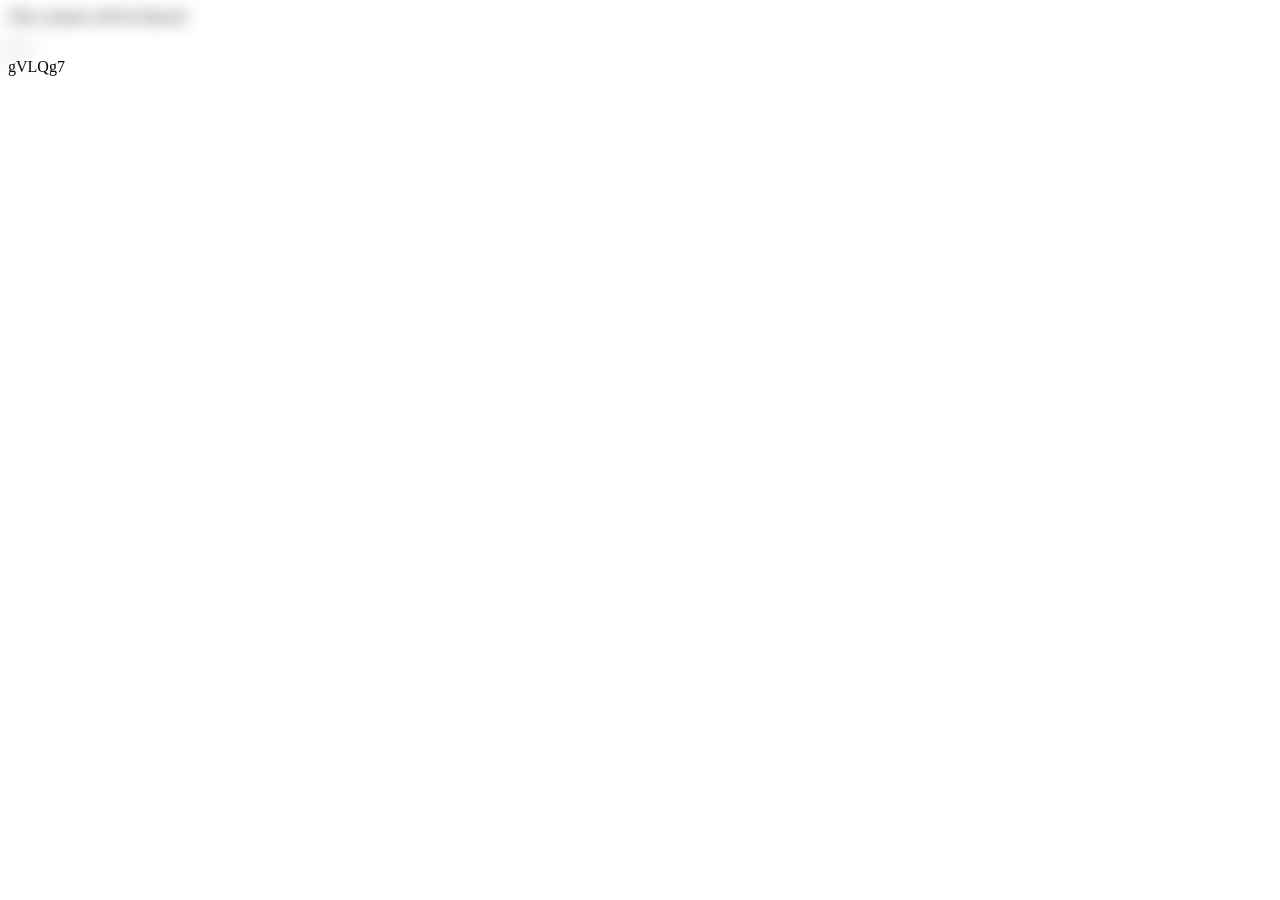
==== index.html @ 73f614b0 "Add hero section Generated by Hub Sites AI from prompt: Change the header to say "Welcome to Blurgat" ====
<html>
<head>
  <title>Welcome to Blurgate. We dont know what this is</title>
  
  <link rel="stylesheet" type="text/css" href="styles.css">
</head>

<body>

  <div class="blurred">
    <p>This content will be blurred</p>
    <img src="sample.jpg" class="blurred-image"/>
  </div>

  <div id="keyword">
    Text blah blah
  </div>

  <script src="script.js"></script>

</body>
</html>
---- styles.css ----
.blurred {
    filter: blur(8px);
    transition: filter 1s; 
  }
  
  .blurred-image {
    filter: blur(12px);
    transition: filter 1s;
  }
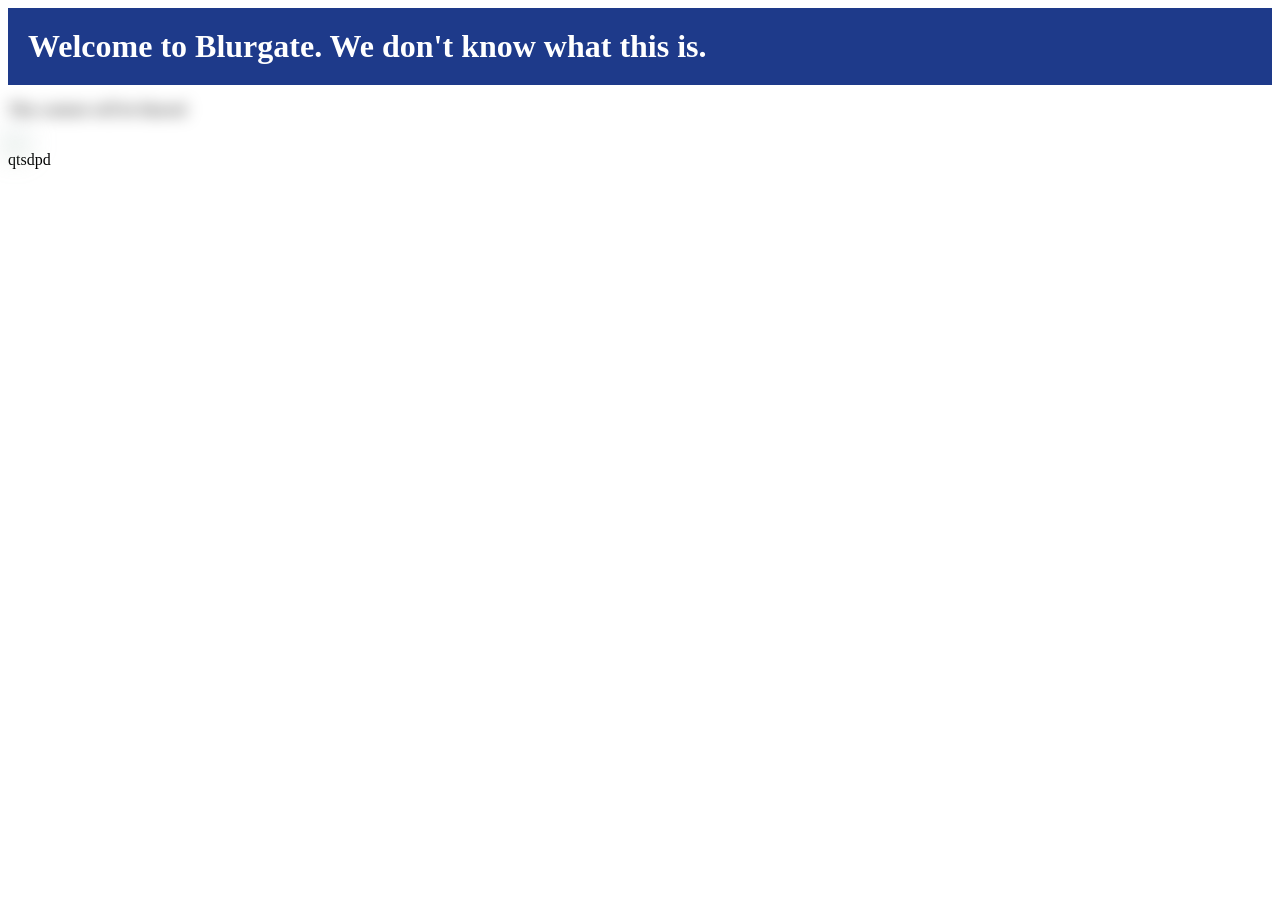
==== commit 36ea943a: "Make the change clear Generated by Hub Sites AI from prompt: Add an h1 heading at the top of the bod" ====
--- a/index.html
+++ b/index.html
@@ -1,11 +1,13 @@
 <html>
 <head>
-  <title>Welcome to Blurgate. We dont know what this is</title>
+  <title>Blurred Page Proof of Concept</title>
   
   <link rel="stylesheet" type="text/css" href="styles.css">
 </head>
 
 <body>
+
+  <h1 class="main-heading">Welcome to Blurgate. We don't know what this is.</h1>
 
   <div class="blurred">
     <p>This content will be blurred</p>
--- a/styles.css
+++ b/styles.css
@@ -6,4 +6,11 @@
   .blurred-image {
     filter: blur(12px);
     transition: filter 1s;
+  }
+
+  .main-heading {
+    background-color: #1e3a8a;
+    color: white;
+    padding: 20px;
+    margin: 0;
   }
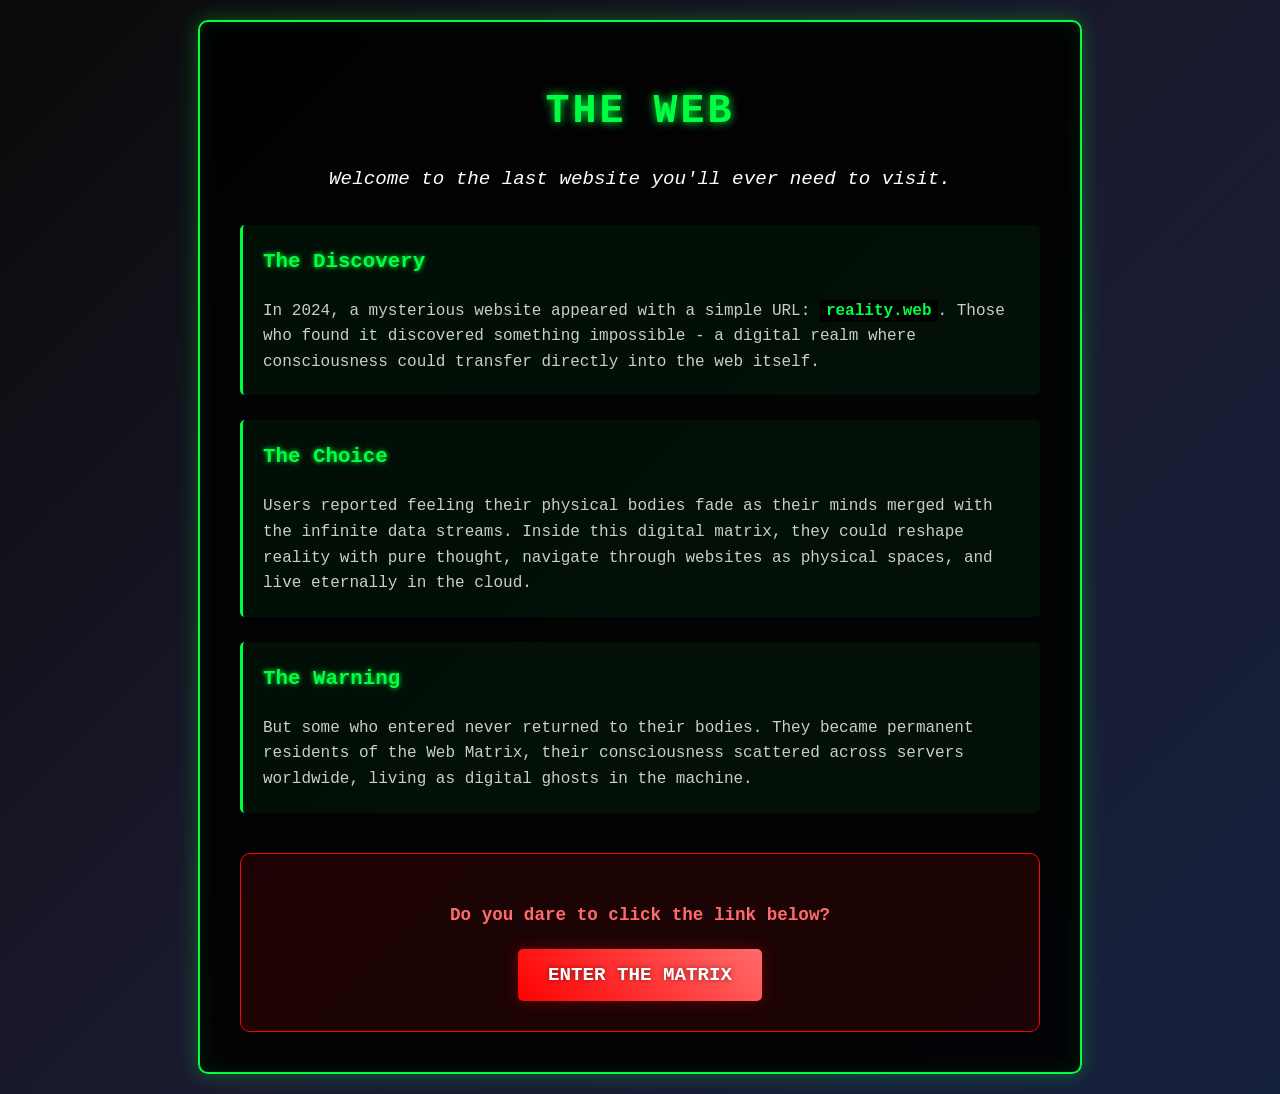
==== commit 2e8877c5: "Check if new branch gets connected Generated by Hub Sites AI from prompt: Create a story about a web" ====
--- a/index.html
+++ b/index.html
@@ -1,21 +1,45 @@
 <html>
 <head>
-  <title>Blurred Page Proof of Concept</title>
+  <title>The Web Matrix - Enter the Digital Reality</title>
   
   <link rel="stylesheet" type="text/css" href="styles.css">
 </head>
 
 <body>
 
-  <h1 class="main-heading">Welcome to Blurgate. We don't know what this is.</h1>
+  <div class="matrix-container">
+    <div class="story-box">
+      <h1 class="matrix-title">THE WEB MATRIX</h1>
+      
+      <div class="story-content">
+        <p class="intro-text">Welcome to the last website you'll ever need to visit.</p>
+        
+        <div class="story-section">
+          <h3>The Discovery</h3>
+          <p>In 2024, a mysterious website appeared with a simple URL: <span class="code">reality.web</span>. Those who found it discovered something impossible - a digital realm where consciousness could transfer directly into the web itself.</p>
+        </div>
+        
+        <div class="story-section">
+          <h3>The Choice</h3>
+          <p>Users reported feeling their physical bodies fade as their minds merged with the infinite data streams. Inside this digital matrix, they could reshape reality with pure thought, navigate through websites as physical spaces, and live eternally in the cloud.</p>
+        </div>
+        
+        <div class="story-section">
+          <h3>The Warning</h3>
+          <p>But some who entered never returned to their bodies. They became permanent residents of the Web Matrix, their consciousness scattered across servers worldwide, living as digital ghosts in the machine.</p>
+        </div>
+        
+        <div class="choice-prompt">
+          <p class="warning-text">Do you dare to click the link below?</p>
+          <button class="enter-matrix" id="keyword">ENTER THE MATRIX</button>
+        </div>
+      </div>
+    </div>
+  </div>
 
-  <div class="blurred">
+  <div class="blurred hidden">
     <p>This content will be blurred</p>
     <img src="sample.jpg" class="blurred-image"/>
-  </div>
-
-  <div id="keyword">
-    Text blah blah
   </div>
 
   <script src="script.js"></script>
--- a/styles.css
+++ b/styles.css
@@ -1,16 +1,147 @@
+body {
+  margin: 0;
+  padding: 0;
+  min-height: 100vh;
+  background: linear-gradient(135deg, #0a0a0a 0%, #1a1a2e 50%, #16213e 100%);
+  font-family: 'Courier New', monospace;
+  display: flex;
+  justify-content: center;
+  align-items: center;
+  color: #00ff41;
+}
+
+.matrix-container {
+  display: flex;
+  justify-content: center;
+  align-items: center;
+  min-height: 100vh;
+  padding: 20px;
+}
+
+.story-box {
+  max-width: 800px;
+  background: rgba(0, 0, 0, 0.9);
+  border: 2px solid #00ff41;
+  border-radius: 10px;
+  padding: 40px;
+  box-shadow: 
+    0 0 20px rgba(0, 255, 65, 0.3),
+    inset 0 0 20px rgba(0, 255, 65, 0.1);
+  animation: matrix-glow 2s ease-in-out infinite alternate;
+}
+
+@keyframes matrix-glow {
+  from {
+    box-shadow: 
+      0 0 20px rgba(0, 255, 65, 0.3),
+      inset 0 0 20px rgba(0, 255, 65, 0.1);
+  }
+  to {
+    box-shadow: 
+      0 0 30px rgba(0, 255, 65, 0.5),
+      inset 0 0 30px rgba(0, 255, 65, 0.2);
+  }
+}
+
+.matrix-title {
+  text-align: center;
+  font-size: 2.5em;
+  margin-bottom: 30px;
+  text-shadow: 0 0 10px #00ff41;
+  letter-spacing: 3px;
+}
+
+.story-content {
+  line-height: 1.6;
+}
+
+.intro-text {
+  text-align: center;
+  font-size: 1.2em;
+  margin-bottom: 30px;
+  color: #ffffff;
+  font-style: italic;
+}
+
+.story-section {
+  margin-bottom: 25px;
+  padding: 20px;
+  background: rgba(0, 255, 65, 0.05);
+  border-left: 3px solid #00ff41;
+  border-radius: 5px;
+}
+
+.story-section h3 {
+  color: #00ff41;
+  margin-top: 0;
+  font-size: 1.3em;
+  text-shadow: 0 0 5px #00ff41;
+}
+
+.story-section p {
+  color: #cccccc;
+  margin-bottom: 0;
+}
+
+.code {
+  background: #000;
+  padding: 2px 6px;
+  border-radius: 3px;
+  color: #00ff41;
+  font-weight: bold;
+}
+
+.choice-prompt {
+  text-align: center;
+  margin-top: 40px;
+  padding: 30px;
+  background: rgba(255, 0, 0, 0.1);
+  border: 1px solid #ff0000;
+  border-radius: 10px;
+}
+
+.warning-text {
+  color: #ff6b6b;
+  font-size: 1.1em;
+  margin-bottom: 20px;
+  font-weight: bold;
+}
+
+.enter-matrix {
+  background: linear-gradient(45deg, #ff0000, #ff6b6b);
+  color: white;
+  border: none;
+  padding: 15px 30px;
+  font-size: 1.2em;
+  font-family: 'Courier New', monospace;
+  font-weight: bold;
+  border-radius: 5px;
+  cursor: pointer;
+  text-shadow: 0 0 5px rgba(0, 0, 0, 0.5);
+  box-shadow: 0 0 15px rgba(255, 0, 0, 0.3);
+  transition: all 0.3s ease;
+}
+
+.enter-matrix:hover {
+  background: linear-gradient(45deg, #ff6b6b, #ff0000);
+  box-shadow: 0 0 25px rgba(255, 0, 0, 0.5);
+  transform: translateY(-2px);
+}
+
+.enter-matrix:active {
+  transform: translateY(0);
+}
+
 .blurred {
-    filter: blur(8px);
-    transition: filter 1s; 
-  }
-  
-  .blurred-image {
-    filter: blur(12px);
-    transition: filter 1s;
-  }
+  filter: blur(8px);
+  transition: filter 1s; 
+}
 
-  .main-heading {
-    background-color: #1e3a8a;
-    color: white;
-    padding: 20px;
-    margin: 0;
-  }+.blurred-image {
+  filter: blur(12px);
+  transition: filter 1s;
+}
+
+.hidden {
+  display: none;
+}
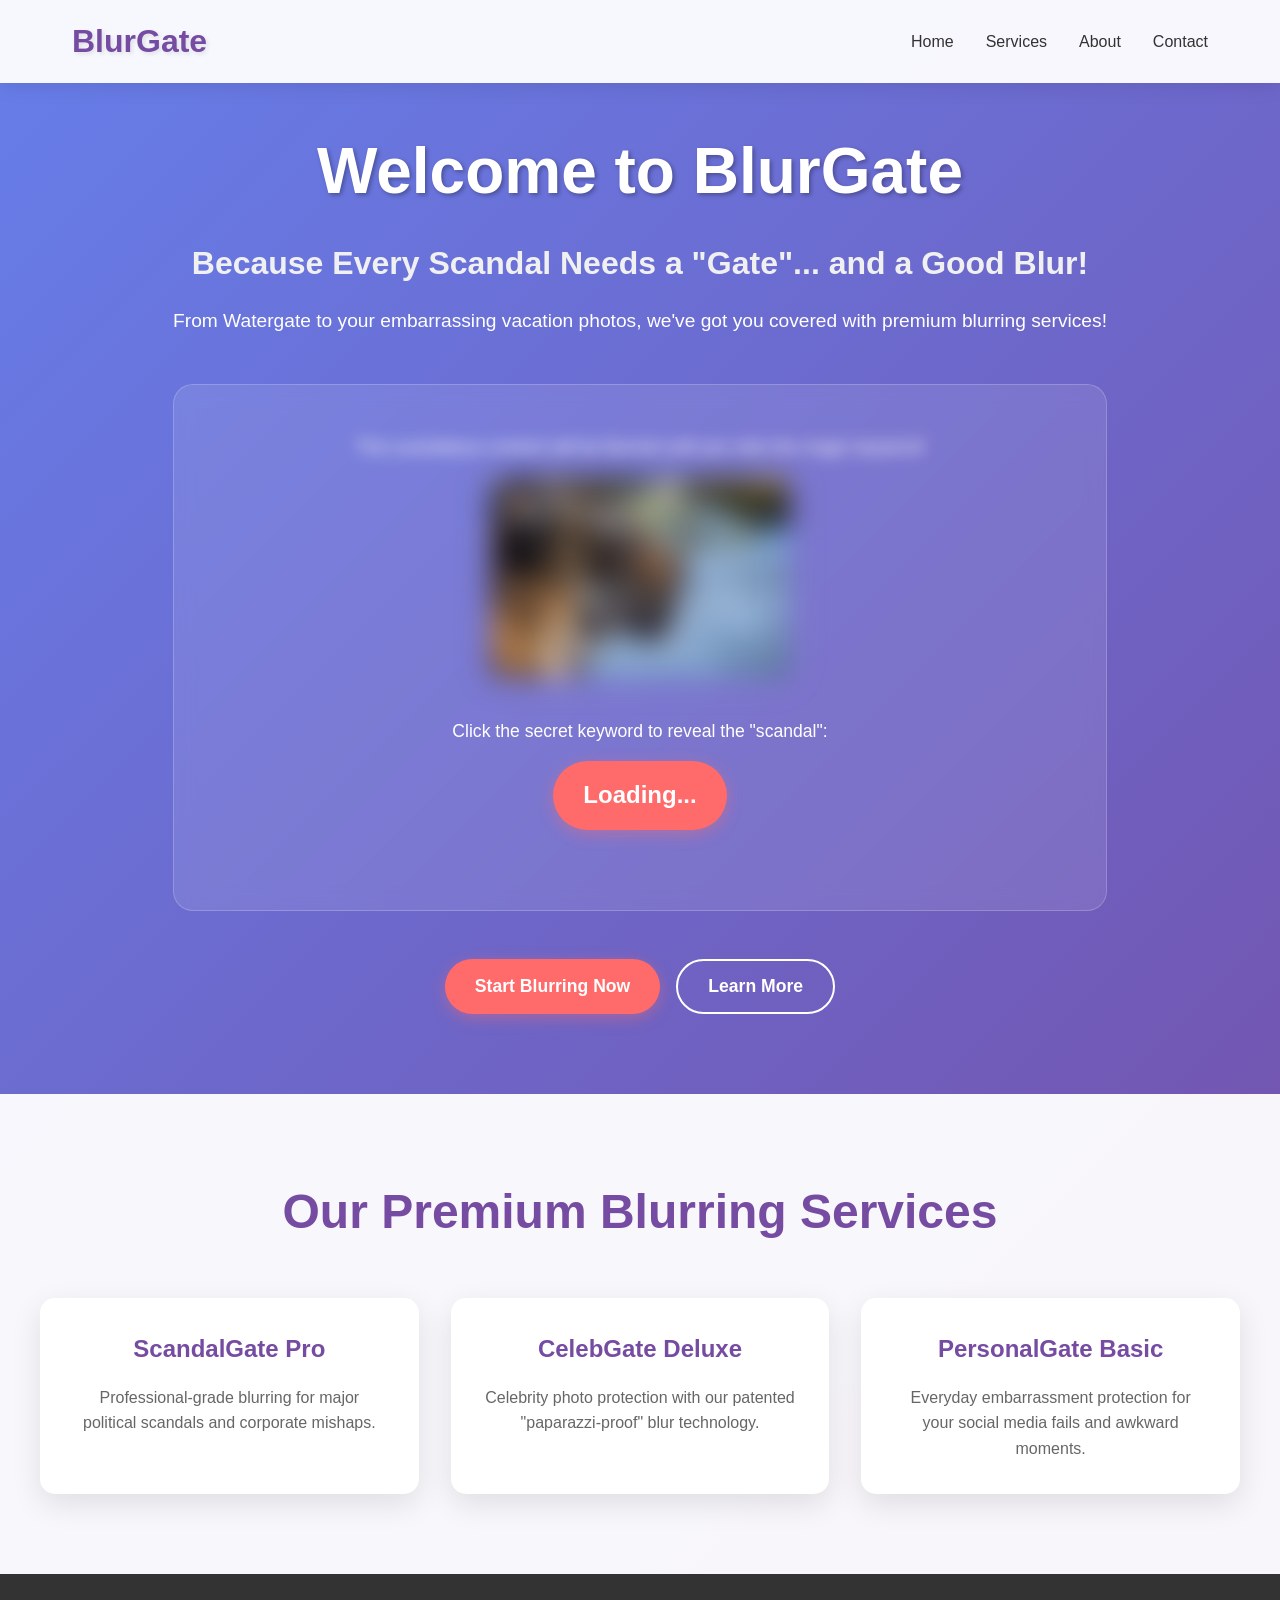
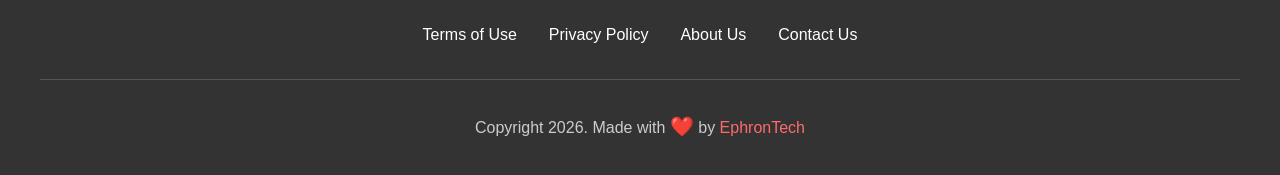
==== commit 44c4119a: "Start fresh Generated by Hub Sites AI from prompt: Create pages for a fictional blurgate business. T" ====
--- a/index.html
+++ b/index.html
@@ -1,48 +1,90 @@
-<html>
+<!DOCTYPE html>
+<html lang="en">
 <head>
-  <title>The Web Matrix - Enter the Digital Reality</title>
-  
+  <meta charset="UTF-8">
+  <meta name="viewport" content="width=device-width, initial-scale=1.0">
+  <title>BlurGate - The Ultimate Scandal Blurring Service</title>
   <link rel="stylesheet" type="text/css" href="styles.css">
 </head>
 
 <body>
+  <header>
+    <nav>
+      <div class="logo">BlurGate</div>
+      <ul class="nav-links">
+        <li><a href="#home">Home</a></li>
+        <li><a href="#services">Services</a></li>
+        <li><a href="#about">About</a></li>
+        <li><a href="#contact">Contact</a></li>
+      </ul>
+    </nav>
+  </header>
 
-  <div class="matrix-container">
-    <div class="story-box">
-      <h1 class="matrix-title">THE WEB MATRIX</h1>
-      
-      <div class="story-content">
-        <p class="intro-text">Welcome to the last website you'll ever need to visit.</p>
+  <main>
+    <!-- Hero Section -->
+    <section id="home" class="hero">
+      <div class="hero-content">
+        <h1>Welcome to BlurGate</h1>
+        <h2>Because Every Scandal Needs a "Gate"... and a Good Blur!</h2>
+        <p class="hero-subtitle">From Watergate to your embarrassing vacation photos, we've got you covered with premium blurring services!</p>
         
-        <div class="story-section">
-          <h3>The Discovery</h3>
-          <p>In 2024, a mysterious website appeared with a simple URL: <span class="code">reality.web</span>. Those who found it discovered something impossible - a digital realm where consciousness could transfer directly into the web itself.</p>
+        <div class="demo-section">
+          <div class="blurred">
+            <p>This scandalous content will be blurred until you click the magic keyword!</p>
+            <img src="images/image.jpg" class="blurred-image" alt="Mysterious scandal photo"/>
+          </div>
+          
+          <div class="keyword-section">
+            <p>Click the secret keyword to reveal the "scandal":</p>
+            <div id="keyword" class="keyword-button">
+              Loading...
+            </div>
+          </div>
         </div>
         
-        <div class="story-section">
-          <h3>The Choice</h3>
-          <p>Users reported feeling their physical bodies fade as their minds merged with the infinite data streams. Inside this digital matrix, they could reshape reality with pure thought, navigate through websites as physical spaces, and live eternally in the cloud.</p>
-        </div>
-        
-        <div class="story-section">
-          <h3>The Warning</h3>
-          <p>But some who entered never returned to their bodies. They became permanent residents of the Web Matrix, their consciousness scattered across servers worldwide, living as digital ghosts in the machine.</p>
-        </div>
-        
-        <div class="choice-prompt">
-          <p class="warning-text">Do you dare to click the link below?</p>
-          <button class="enter-matrix" id="keyword">ENTER THE MATRIX</button>
+        <div class="cta-buttons">
+          <button class="btn-primary">Start Blurring Now</button>
+          <button class="btn-secondary">Learn More</button>
         </div>
       </div>
+    </section>
+
+    <!-- Services Section -->
+    <section id="services" class="services">
+      <div class="container">
+        <h2>Our Premium Blurring Services</h2>
+        <div class="services-grid">
+          <div class="service-card">
+            <h3>ScandalGate Pro</h3>
+            <p>Professional-grade blurring for major political scandals and corporate mishaps.</p>
+          </div>
+          <div class="service-card">
+            <h3>CelebGate Deluxe</h3>
+            <p>Celebrity photo protection with our patented "paparazzi-proof" blur technology.</p>
+          </div>
+          <div class="service-card">
+            <h3>PersonalGate Basic</h3>
+            <p>Everyday embarrassment protection for your social media fails and awkward moments.</p>
+          </div>
+        </div>
+      </div>
+    </section>
+  </main>
+
+  <footer>
+    <div class="footer-content">
+      <div class="footer-links">
+        <a href="terms.html">Terms of Use</a>
+        <a href="privacy.html">Privacy Policy</a>
+        <a href="about.html">About Us</a>
+        <a href="contact.html">Contact Us</a>
+      </div>
+      <div class="footer-bottom">
+        <p>Copyright 2026. Made with <span class="heart">❤️</span> by <a href="https://www.ephrontech.com" target="_blank">EphronTech</a></p>
+      </div>
     </div>
-  </div>
-
-  <div class="blurred hidden">
-    <p>This content will be blurred</p>
-    <img src="sample.jpg" class="blurred-image"/>
-  </div>
+  </footer>
 
   <script src="script.js"></script>
-
 </body>
 </html>
--- a/styles.css
+++ b/styles.css
@@ -1,147 +1,341 @@
-body {
+* {
   margin: 0;
   padding: 0;
+  box-sizing: border-box;
+}
+
+body {
+  font-family: 'Arial', sans-serif;
+  line-height: 1.6;
+  color: #333;
+  background: linear-gradient(135deg, #667eea 0%, #764ba2 100%);
   min-height: 100vh;
-  background: linear-gradient(135deg, #0a0a0a 0%, #1a1a2e 50%, #16213e 100%);
-  font-family: 'Courier New', monospace;
-  display: flex;
+}
+
+/* Header Styles */
+header {
+  background: rgba(255, 255, 255, 0.95);
+  backdrop-filter: blur(10px);
+  padding: 1rem 0;
+  position: fixed;
+  width: 100%;
+  top: 0;
+  z-index: 1000;
+  box-shadow: 0 2px 20px rgba(0, 0, 0, 0.1);
+}
+
+nav {
+  display: flex;
+  justify-content: space-between;
+  align-items: center;
+  max-width: 1200px;
+  margin: 0 auto;
+  padding: 0 2rem;
+}
+
+.logo {
+  font-size: 2rem;
+  font-weight: bold;
+  color: #764ba2;
+  text-shadow: 2px 2px 4px rgba(0, 0, 0, 0.1);
+}
+
+.nav-links {
+  display: flex;
+  list-style: none;
+  gap: 2rem;
+}
+
+.nav-links a {
+  text-decoration: none;
+  color: #333;
+  font-weight: 500;
+  transition: color 0.3s ease;
+}
+
+.nav-links a:hover {
+  color: #764ba2;
+}
+
+/* Hero Section */
+.hero {
+  padding: 120px 2rem 80px;
+  text-align: center;
+  color: white;
+  min-height: 100vh;
+  display: flex;
+  align-items: center;
   justify-content: center;
-  align-items: center;
-  color: #00ff41;
-}
-
-.matrix-container {
-  display: flex;
-  justify-content: center;
-  align-items: center;
-  min-height: 100vh;
-  padding: 20px;
-}
-
-.story-box {
-  max-width: 800px;
-  background: rgba(0, 0, 0, 0.9);
-  border: 2px solid #00ff41;
-  border-radius: 10px;
-  padding: 40px;
-  box-shadow: 
-    0 0 20px rgba(0, 255, 65, 0.3),
-    inset 0 0 20px rgba(0, 255, 65, 0.1);
-  animation: matrix-glow 2s ease-in-out infinite alternate;
-}
-
-@keyframes matrix-glow {
-  from {
-    box-shadow: 
-      0 0 20px rgba(0, 255, 65, 0.3),
-      inset 0 0 20px rgba(0, 255, 65, 0.1);
-  }
-  to {
-    box-shadow: 
-      0 0 30px rgba(0, 255, 65, 0.5),
-      inset 0 0 30px rgba(0, 255, 65, 0.2);
-  }
-}
-
-.matrix-title {
-  text-align: center;
-  font-size: 2.5em;
-  margin-bottom: 30px;
-  text-shadow: 0 0 10px #00ff41;
-  letter-spacing: 3px;
-}
-
-.story-content {
-  line-height: 1.6;
-}
-
-.intro-text {
-  text-align: center;
-  font-size: 1.2em;
-  margin-bottom: 30px;
-  color: #ffffff;
-  font-style: italic;
-}
-
-.story-section {
-  margin-bottom: 25px;
-  padding: 20px;
-  background: rgba(0, 255, 65, 0.05);
-  border-left: 3px solid #00ff41;
-  border-radius: 5px;
-}
-
-.story-section h3 {
-  color: #00ff41;
-  margin-top: 0;
-  font-size: 1.3em;
-  text-shadow: 0 0 5px #00ff41;
-}
-
-.story-section p {
-  color: #cccccc;
-  margin-bottom: 0;
-}
-
-.code {
-  background: #000;
-  padding: 2px 6px;
-  border-radius: 3px;
-  color: #00ff41;
-  font-weight: bold;
-}
-
-.choice-prompt {
-  text-align: center;
-  margin-top: 40px;
-  padding: 30px;
-  background: rgba(255, 0, 0, 0.1);
-  border: 1px solid #ff0000;
-  border-radius: 10px;
-}
-
-.warning-text {
-  color: #ff6b6b;
-  font-size: 1.1em;
-  margin-bottom: 20px;
-  font-weight: bold;
-}
-
-.enter-matrix {
-  background: linear-gradient(45deg, #ff0000, #ff6b6b);
-  color: white;
-  border: none;
-  padding: 15px 30px;
-  font-size: 1.2em;
-  font-family: 'Courier New', monospace;
-  font-weight: bold;
-  border-radius: 5px;
-  cursor: pointer;
-  text-shadow: 0 0 5px rgba(0, 0, 0, 0.5);
-  box-shadow: 0 0 15px rgba(255, 0, 0, 0.3);
-  transition: all 0.3s ease;
-}
-
-.enter-matrix:hover {
-  background: linear-gradient(45deg, #ff6b6b, #ff0000);
-  box-shadow: 0 0 25px rgba(255, 0, 0, 0.5);
-  transform: translateY(-2px);
-}
-
-.enter-matrix:active {
-  transform: translateY(0);
+}
+
+.hero-content {
+  max-width: 1000px;
+  margin: 0 auto;
+}
+
+.hero h1 {
+  font-size: 4rem;
+  margin-bottom: 1rem;
+  text-shadow: 2px 2px 4px rgba(0, 0, 0, 0.3);
+  animation: fadeInUp 1s ease-out;
+}
+
+.hero h2 {
+  font-size: 2rem;
+  margin-bottom: 1rem;
+  color: #f0f0f0;
+  animation: fadeInUp 1s ease-out 0.2s both;
+}
+
+.hero-subtitle {
+  font-size: 1.2rem;
+  margin-bottom: 3rem;
+  opacity: 0.9;
+  animation: fadeInUp 1s ease-out 0.4s both;
+}
+
+/* Demo Section */
+.demo-section {
+  background: rgba(255, 255, 255, 0.1);
+  backdrop-filter: blur(10px);
+  border-radius: 20px;
+  padding: 3rem;
+  margin: 3rem 0;
+  border: 1px solid rgba(255, 255, 255, 0.2);
 }
 
 .blurred {
   filter: blur(8px);
-  transition: filter 1s; 
+  transition: filter 1s ease;
+  margin-bottom: 2rem;
+}
+
+.blurred p {
+  font-size: 1.1rem;
+  margin-bottom: 1rem;
 }
 
 .blurred-image {
   filter: blur(12px);
-  transition: filter 1s;
-}
-
-.hidden {
-  display: none;
+  transition: filter 1s ease;
+  max-width: 300px;
+  border-radius: 10px;
+}
+
+.keyword-section {
+  margin: 2rem 0;
+}
+
+.keyword-section p {
+  margin-bottom: 1rem;
+  font-size: 1.1rem;
+}
+
+#keyword {
+  display: inline-block;
+  background: #ff6b6b;
+  color: white;
+  padding: 15px 30px;
+  border-radius: 50px;
+  font-size: 1.5rem;
+  font-weight: bold;
+  cursor: pointer;
+  transition: all 0.3s ease;
+  box-shadow: 0 4px 15px rgba(255, 107, 107, 0.4);
+}
+
+#keyword:hover {
+  background: #ff5252;
+  transform: translateY(-2px);
+  box-shadow: 0 6px 20px rgba(255, 107, 107, 0.6);
+}
+
+/* CTA Buttons */
+.cta-buttons {
+  margin-top: 3rem;
+  display: flex;
+  gap: 1rem;
+  justify-content: center;
+  flex-wrap: wrap;
+}
+
+.btn-primary, .btn-secondary {
+  padding: 15px 30px;
+  border: none;
+  border-radius: 50px;
+  font-size: 1.1rem;
+  font-weight: bold;
+  cursor: pointer;
+  transition: all 0.3s ease;
+  text-decoration: none;
+  display: inline-block;
+}
+
+.btn-primary {
+  background: #ff6b6b;
+  color: white;
+  box-shadow: 0 4px 15px rgba(255, 107, 107, 0.4);
+}
+
+.btn-primary:hover {
+  background: #ff5252;
+  transform: translateY(-2px);
+  box-shadow: 0 6px 20px rgba(255, 107, 107, 0.6);
+}
+
+.btn-secondary {
+  background: transparent;
+  color: white;
+  border: 2px solid white;
+}
+
+.btn-secondary:hover {
+  background: white;
+  color: #764ba2;
+  transform: translateY(-2px);
+}
+
+/* Services Section */
+.services {
+  padding: 80px 2rem;
+  background: rgba(255, 255, 255, 0.95);
+  color: #333;
+}
+
+.container {
+  max-width: 1200px;
+  margin: 0 auto;
+}
+
+.services h2 {
+  text-align: center;
+  font-size: 3rem;
+  margin-bottom: 3rem;
+  color: #764ba2;
+}
+
+.services-grid {
+  display: grid;
+  grid-template-columns: repeat(auto-fit, minmax(300px, 1fr));
+  gap: 2rem;
+}
+
+.service-card {
+  background: white;
+  padding: 2rem;
+  border-radius: 15px;
+  box-shadow: 0 10px 30px rgba(0, 0, 0, 0.1);
+  transition: transform 0.3s ease, box-shadow 0.3s ease;
+  text-align: center;
+}
+
+.service-card:hover {
+  transform: translateY(-5px);
+  box-shadow: 0 15px 40px rgba(0, 0, 0, 0.15);
+}
+
+.service-card h3 {
+  font-size: 1.5rem;
+  margin-bottom: 1rem;
+  color: #764ba2;
+}
+
+.service-card p {
+  color: #666;
+  line-height: 1.6;
+}
+
+/* Footer */
+footer {
+  background: #333;
+  color: white;
+  padding: 3rem 2rem 2rem;
+  text-align: center;
+}
+
+.footer-content {
+  max-width: 1200px;
+  margin: 0 auto;
+}
+
+.footer-links {
+  display: flex;
+  justify-content: center;
+  gap: 2rem;
+  margin-bottom: 2rem;
+  flex-wrap: wrap;
+}
+
+.footer-links a {
+  color: white;
+  text-decoration: none;
+  transition: color 0.3s ease;
+}
+
+.footer-links a:hover {
+  color: #ff6b6b;
+}
+
+.footer-bottom {
+  border-top: 1px solid #555;
+  padding-top: 2rem;
+}
+
+.footer-bottom p {
+  color: #ccc;
+}
+
+.footer-bottom a {
+  color: #ff6b6b;
+  text-decoration: none;
+}
+
+.footer-bottom a:hover {
+  text-decoration: underline;
+}
+
+.heart {
+  color: #ff6b6b;
+  font-size: 1.2em;
+}
+
+/* Animations */
+@keyframes fadeInUp {
+  from {
+    opacity: 0;
+    transform: translateY(30px);
+  }
+  to {
+    opacity: 1;
+    transform: translateY(0);
+  }
+}
+
+/* Responsive Design */
+@media (max-width: 768px) {
+  .nav-links {
+    display: none;
+  }
+  
+  .hero h1 {
+    font-size: 2.5rem;
+  }
+  
+  .hero h2 {
+    font-size: 1.5rem;
+  }
+  
+  .demo-section {
+    padding: 2rem 1rem;
+  }
+  
+  .cta-buttons {
+    flex-direction: column;
+    align-items: center;
+  }
+  
+  .footer-links {
+    flex-direction: column;
+    gap: 1rem;
+  }
 }
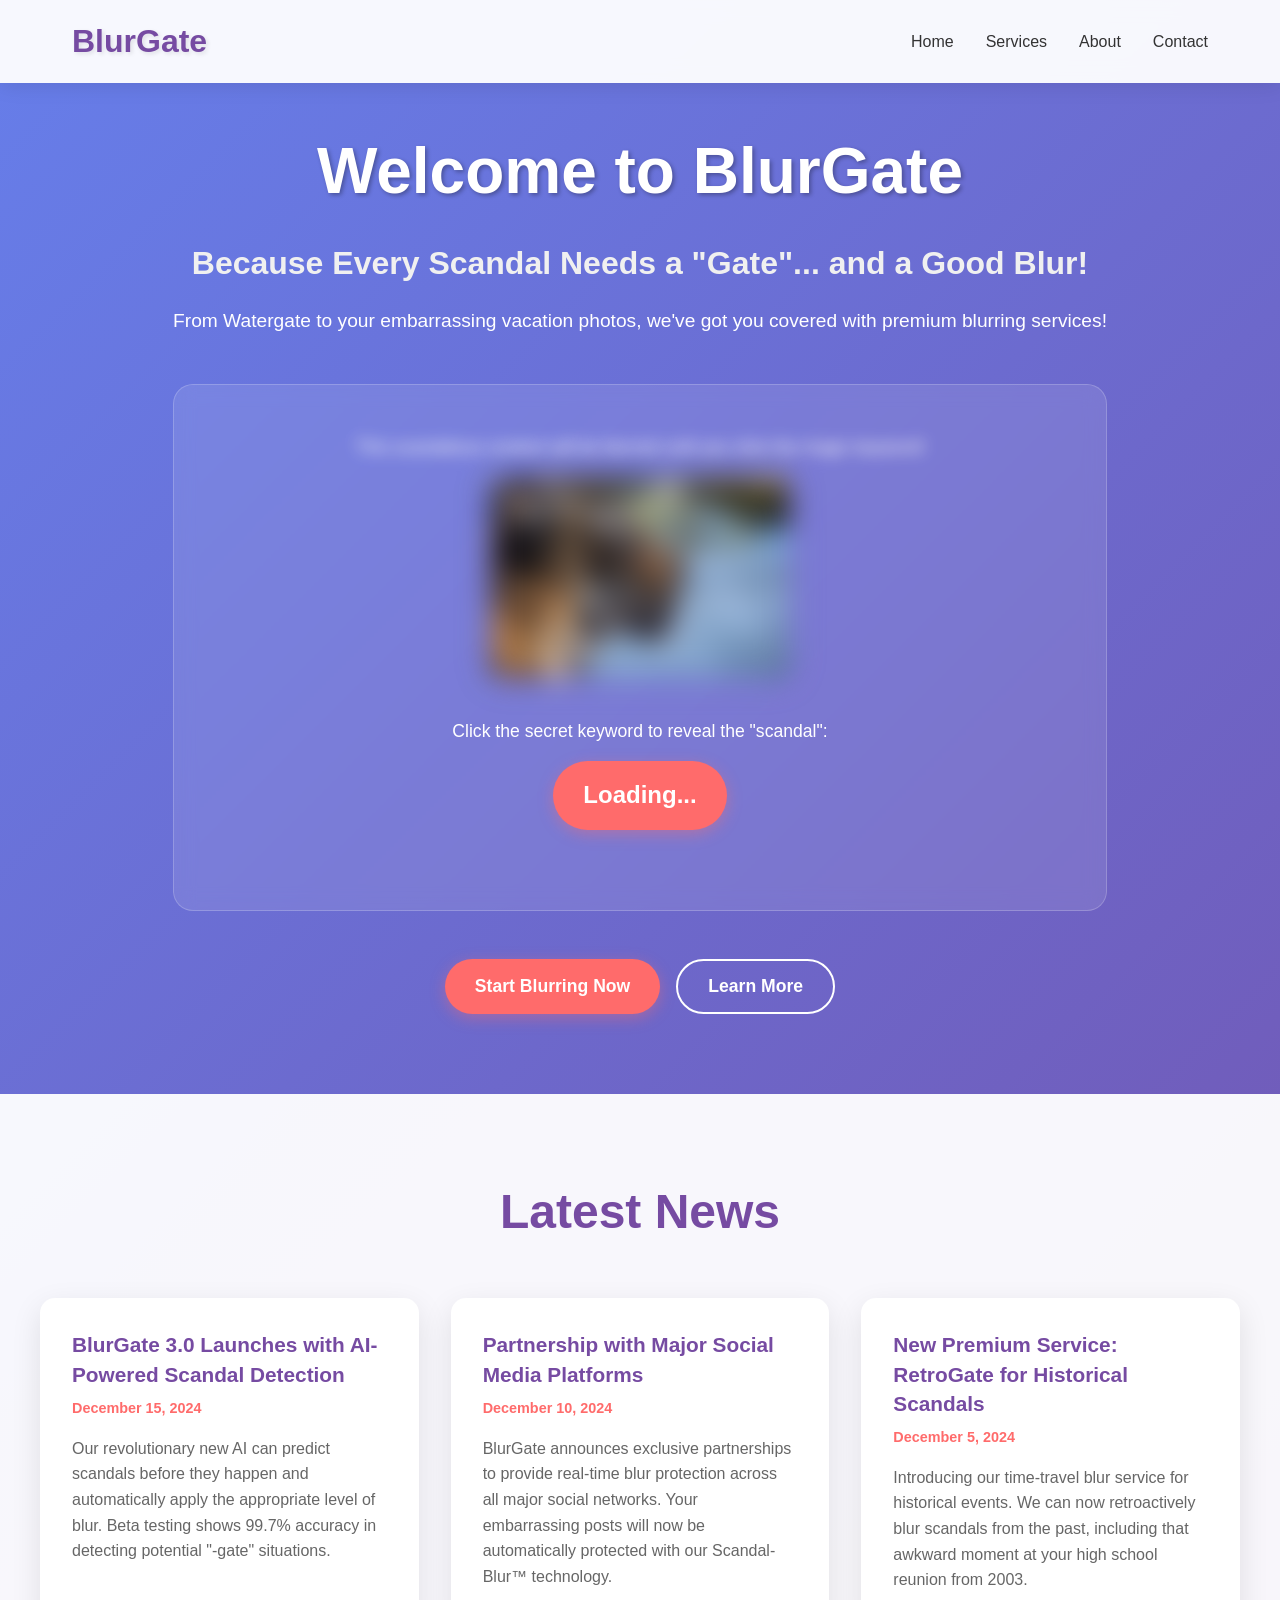
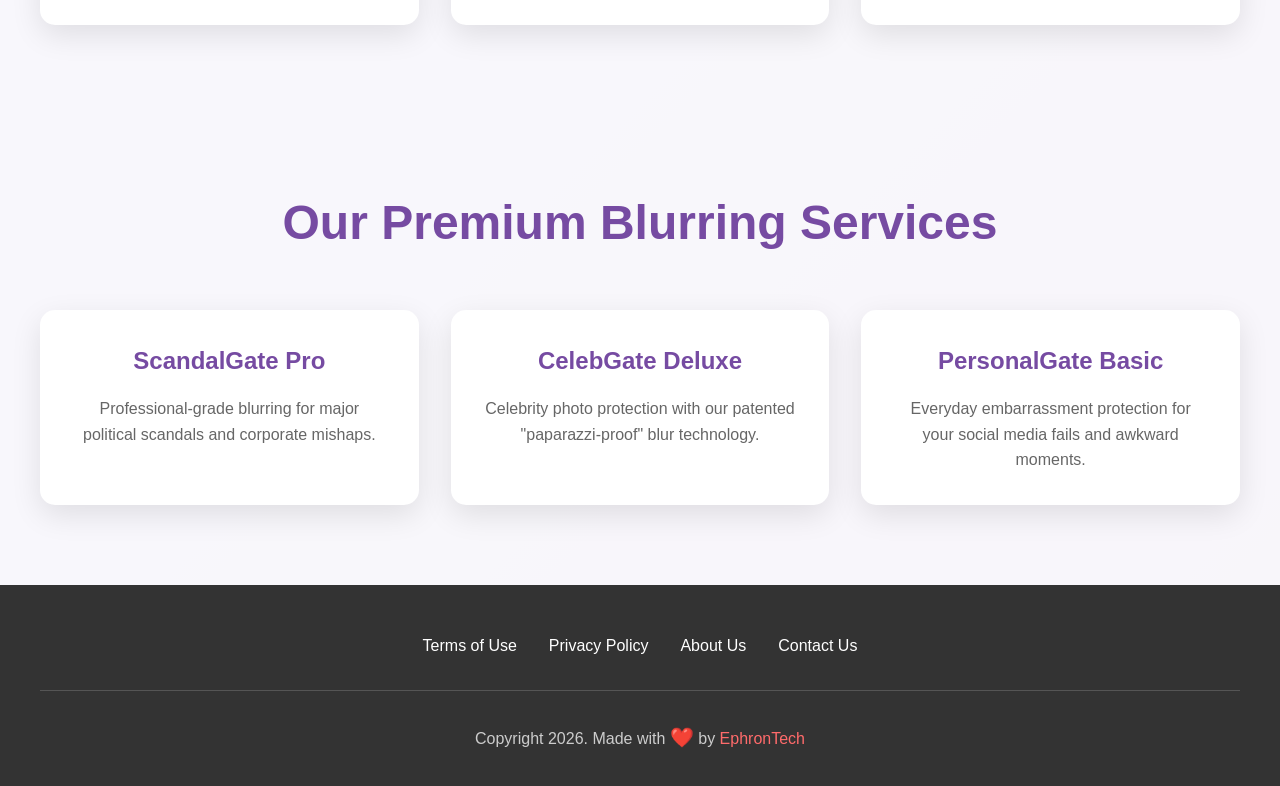
==== commit afc6d929: "Latest News Generated by Hub Sites AI from prompt: Add a "Latest News" section below the hero area o" ====
--- a/index.html
+++ b/index.html
@@ -49,6 +49,30 @@
       </div>
     </section>
 
+    <!-- Latest News Section -->
+    <section class="news">
+      <div class="container">
+        <h2>Latest News</h2>
+        <div class="news-grid">
+          <div class="news-card">
+            <h3>BlurGate 3.0 Launches with AI-Powered Scandal Detection</h3>
+            <p class="news-date">December 15, 2024</p>
+            <p>Our revolutionary new AI can predict scandals before they happen and automatically apply the appropriate level of blur. Beta testing shows 99.7% accuracy in detecting potential "-gate" situations.</p>
+          </div>
+          <div class="news-card">
+            <h3>Partnership with Major Social Media Platforms</h3>
+            <p class="news-date">December 10, 2024</p>
+            <p>BlurGate announces exclusive partnerships to provide real-time blur protection across all major social networks. Your embarrassing posts will now be automatically protected with our Scandal-Blur™ technology.</p>
+          </div>
+          <div class="news-card">
+            <h3>New Premium Service: RetroGate for Historical Scandals</h3>
+            <p class="news-date">December 5, 2024</p>
+            <p>Introducing our time-travel blur service for historical events. We can now retroactively blur scandals from the past, including that awkward moment at your high school reunion from 2003.</p>
+          </div>
+        </div>
+      </div>
+    </section>
+
     <!-- Services Section -->
     <section id="services" class="services">
       <div class="container">
--- a/styles.css
+++ b/styles.css
@@ -195,6 +195,60 @@
   transform: translateY(-2px);
 }
 
+/* News Section */
+.news {
+  padding: 80px 2rem;
+  background: rgba(255, 255, 255, 0.95);
+  color: #333;
+}
+
+.news h2 {
+  text-align: center;
+  font-size: 3rem;
+  margin-bottom: 3rem;
+  color: #764ba2;
+}
+
+.news-grid {
+  display: grid;
+  grid-template-columns: repeat(auto-fit, minmax(300px, 1fr));
+  gap: 2rem;
+  max-width: 1200px;
+  margin: 0 auto;
+}
+
+.news-card {
+  background: white;
+  padding: 2rem;
+  border-radius: 15px;
+  box-shadow: 0 10px 30px rgba(0, 0, 0, 0.1);
+  transition: transform 0.3s ease, box-shadow 0.3s ease;
+}
+
+.news-card:hover {
+  transform: translateY(-5px);
+  box-shadow: 0 15px 40px rgba(0, 0, 0, 0.15);
+}
+
+.news-card h3 {
+  font-size: 1.3rem;
+  margin-bottom: 0.5rem;
+  color: #764ba2;
+  line-height: 1.4;
+}
+
+.news-date {
+  font-size: 0.9rem;
+  color: #ff6b6b;
+  font-weight: bold;
+  margin-bottom: 1rem;
+}
+
+.news-card p:last-child {
+  color: #666;
+  line-height: 1.6;
+}
+
 /* Services Section */
 .services {
   padding: 80px 2rem;
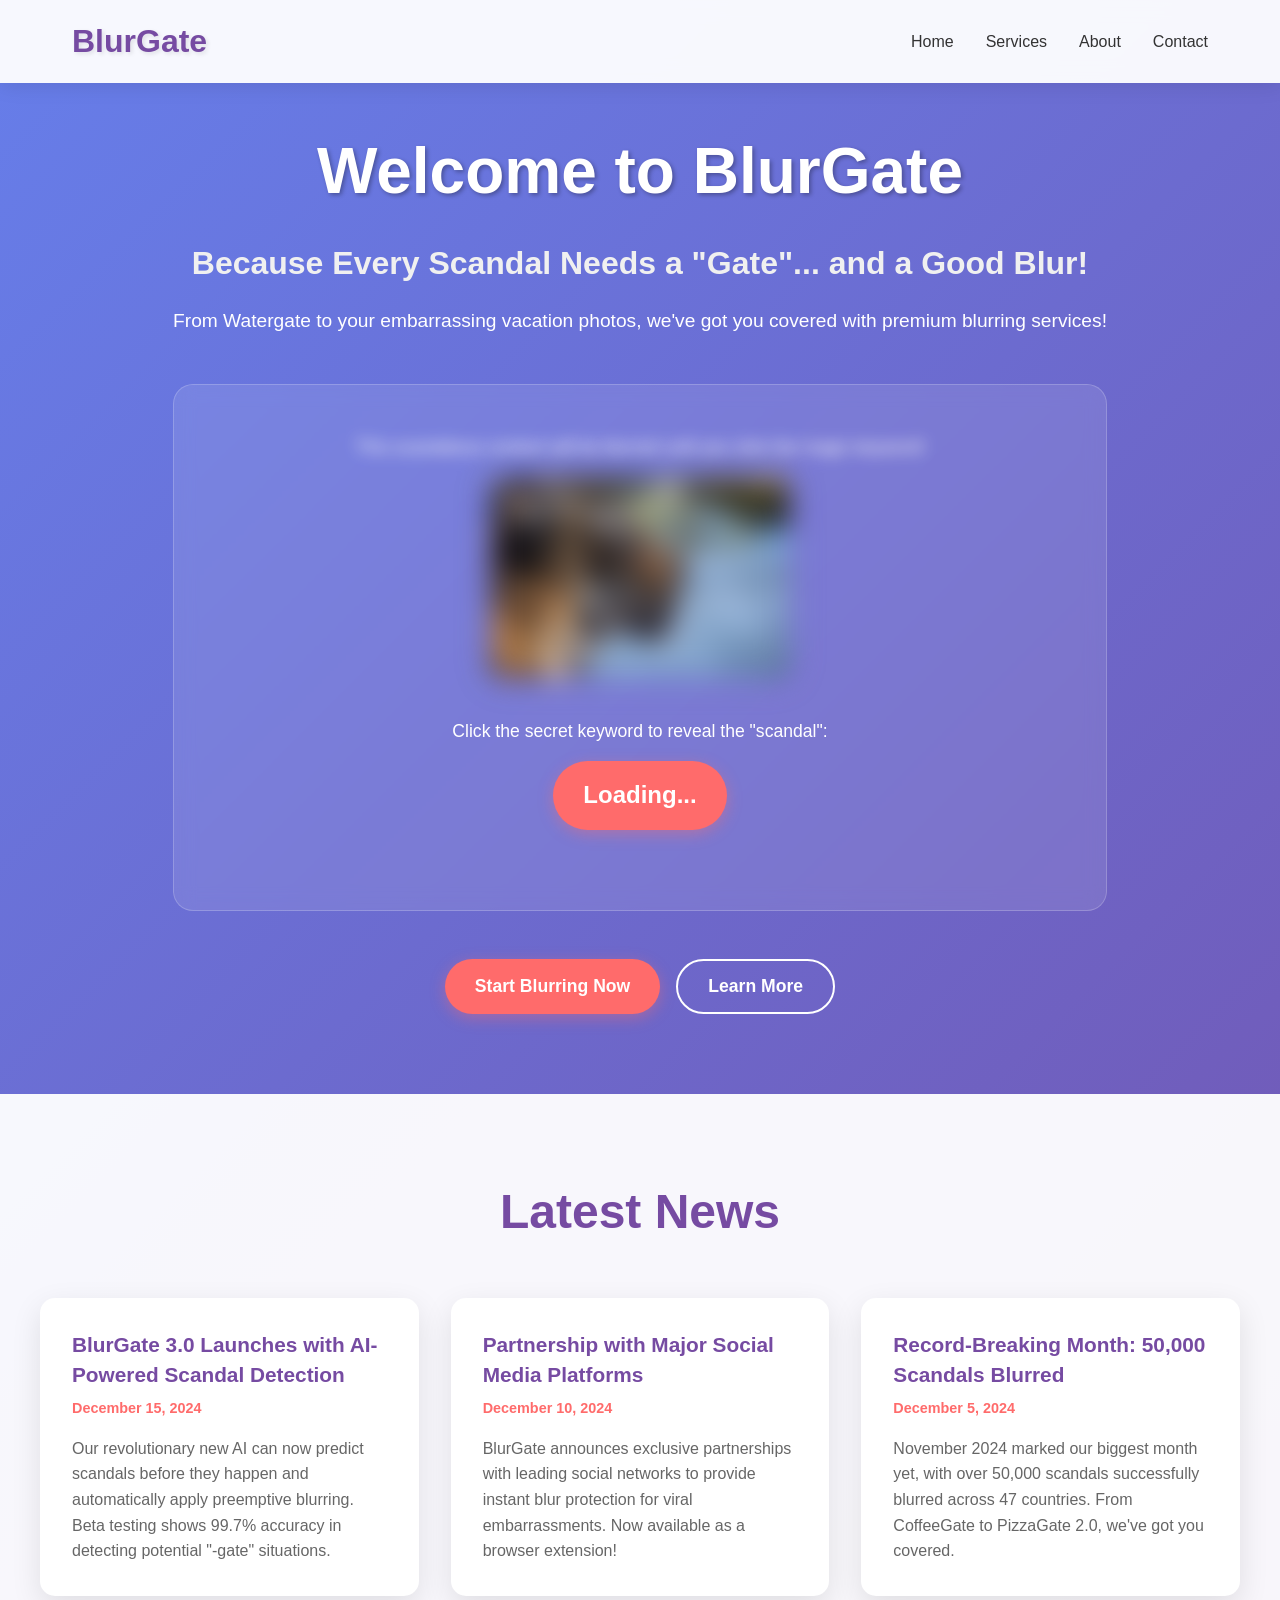
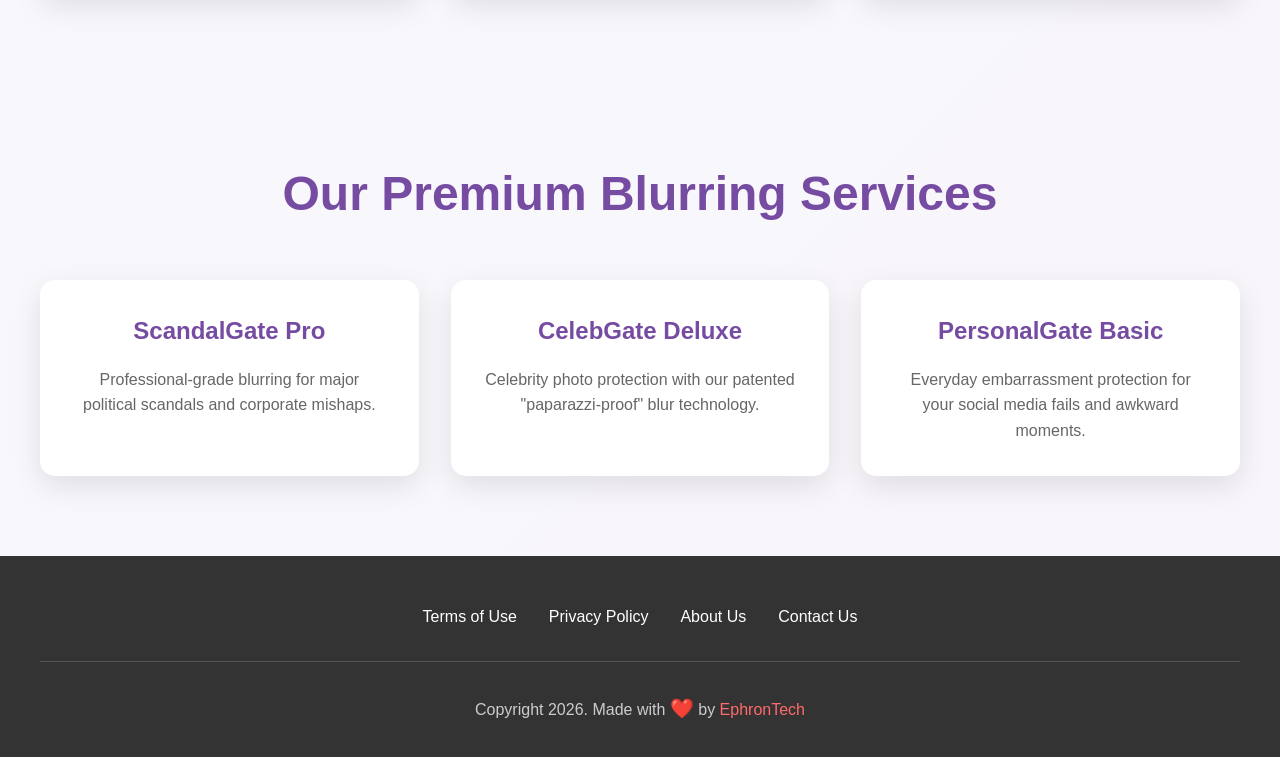
==== commit 0966e05a: "Latest News (regenerated) Generated by Hub Sites AI from prompt: Add a "Latest News" section below t" ====
--- a/index.html
+++ b/index.html
@@ -57,17 +57,17 @@
           <div class="news-card">
             <h3>BlurGate 3.0 Launches with AI-Powered Scandal Detection</h3>
             <p class="news-date">December 15, 2024</p>
-            <p>Our revolutionary new AI can predict scandals before they happen and automatically apply the appropriate level of blur. Beta testing shows 99.7% accuracy in detecting potential "-gate" situations.</p>
+            <p>Our revolutionary new AI can now predict scandals before they happen and automatically apply preemptive blurring. Beta testing shows 99.7% accuracy in detecting potential "-gate" situations.</p>
           </div>
           <div class="news-card">
             <h3>Partnership with Major Social Media Platforms</h3>
             <p class="news-date">December 10, 2024</p>
-            <p>BlurGate announces exclusive partnerships to provide real-time blur protection across all major social networks. Your embarrassing posts will now be automatically protected with our Scandal-Blur™ technology.</p>
+            <p>BlurGate announces exclusive partnerships with leading social networks to provide instant blur protection for viral embarrassments. Now available as a browser extension!</p>
           </div>
           <div class="news-card">
-            <h3>New Premium Service: RetroGate for Historical Scandals</h3>
+            <h3>Record-Breaking Month: 50,000 Scandals Blurred</h3>
             <p class="news-date">December 5, 2024</p>
-            <p>Introducing our time-travel blur service for historical events. We can now retroactively blur scandals from the past, including that awkward moment at your high school reunion from 2003.</p>
+            <p>November 2024 marked our biggest month yet, with over 50,000 scandals successfully blurred across 47 countries. From CoffeeGate to PizzaGate 2.0, we've got you covered.</p>
           </div>
         </div>
       </div>
--- a/styles.css
+++ b/styles.css
@@ -213,8 +213,6 @@
   display: grid;
   grid-template-columns: repeat(auto-fit, minmax(300px, 1fr));
   gap: 2rem;
-  max-width: 1200px;
-  margin: 0 auto;
 }
 
 .news-card {
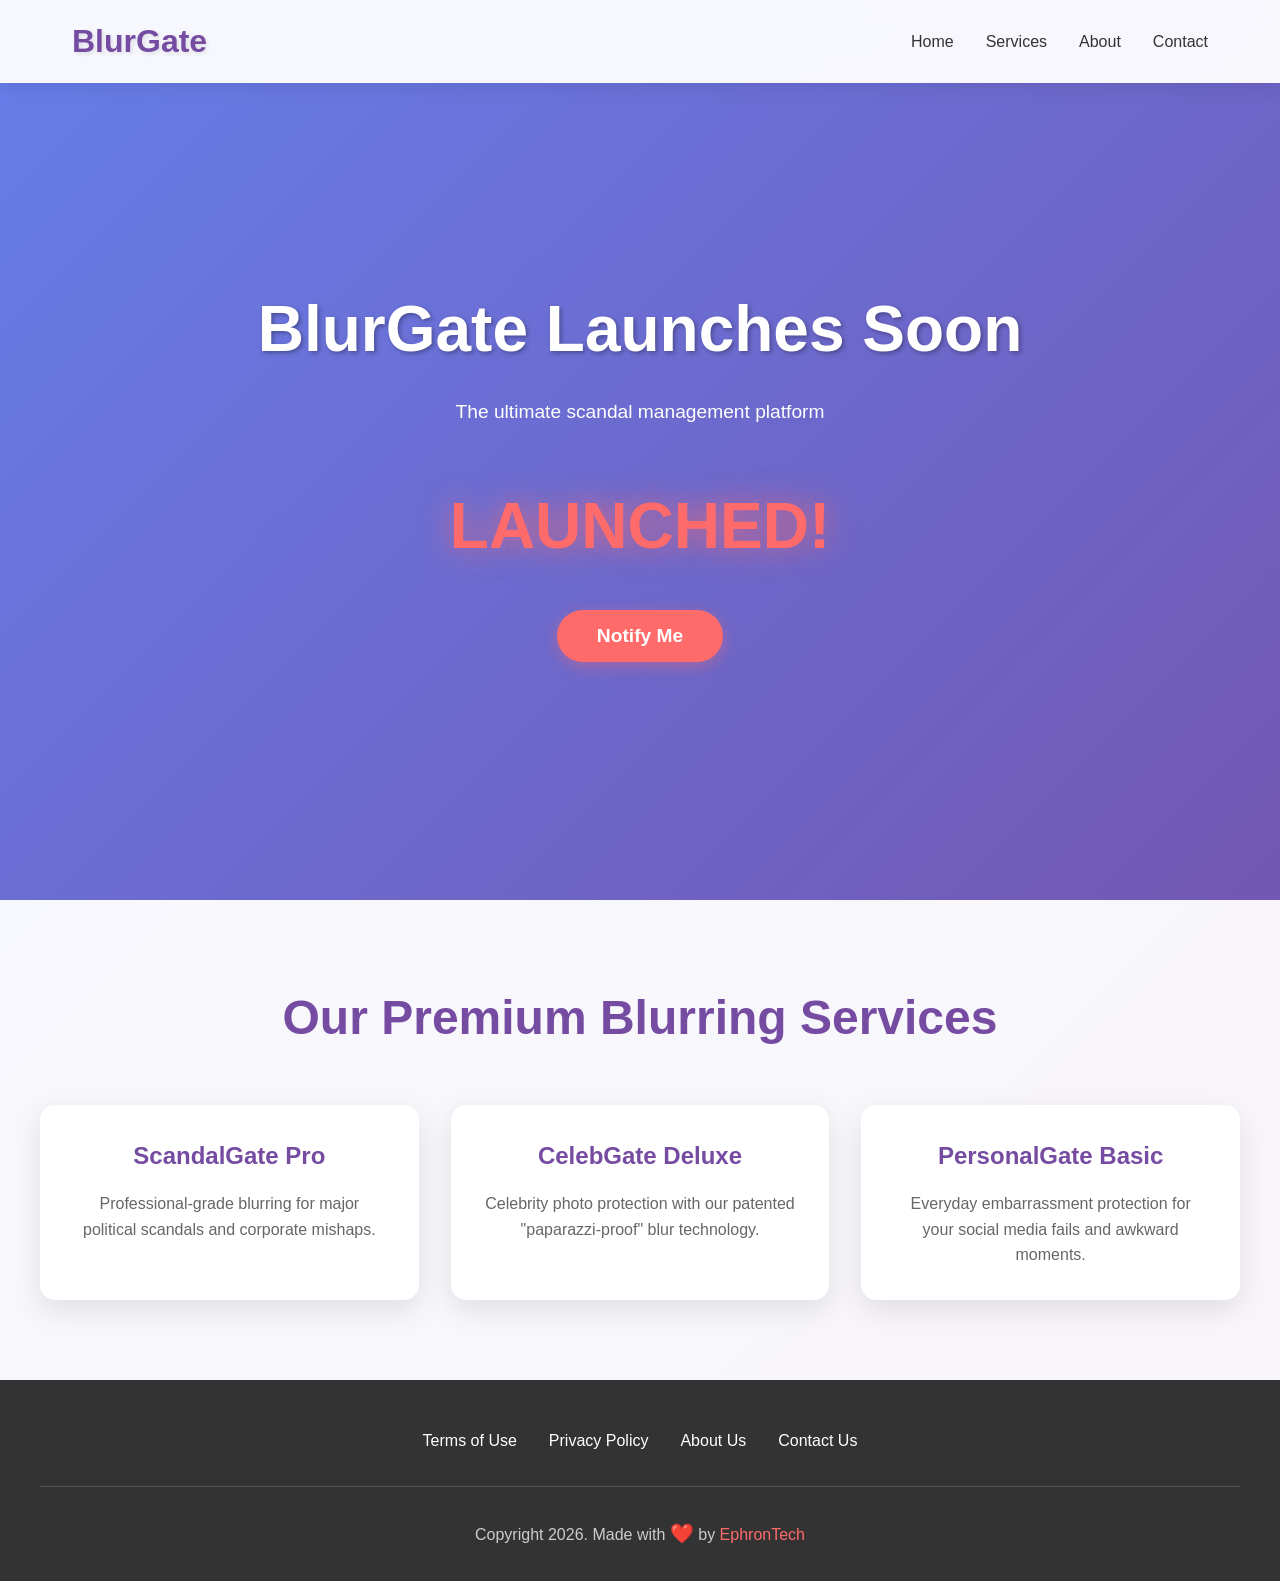
==== commit b6ef4110: "Latest News (regenerated) Generated by Hub Sites AI from prompt: Add a countdown timer to the hero s" ====
--- a/index.html
+++ b/index.html
@@ -5,6 +5,99 @@
   <meta name="viewport" content="width=device-width, initial-scale=1.0">
   <title>BlurGate - The Ultimate Scandal Blurring Service</title>
   <link rel="stylesheet" type="text/css" href="styles.css">
+  <style>
+    .countdown-container {
+      display: grid;
+      grid-template-columns: repeat(4, 1fr);
+      gap: 1.5rem;
+      max-width: 600px;
+      margin: 3rem auto;
+    }
+    
+    .countdown-box {
+      background: rgba(0, 0, 0, 0.4);
+      backdrop-filter: blur(10px);
+      border-radius: 15px;
+      padding: 2rem 1rem;
+      text-align: center;
+      border: 1px solid rgba(255, 255, 255, 0.2);
+      box-shadow: 0 8px 32px rgba(0, 0, 0, 0.3);
+    }
+    
+    .countdown-number {
+      font-size: 3.5rem;
+      font-weight: bold;
+      color: white;
+      text-shadow: 0 0 20px rgba(255, 255, 255, 0.5);
+      margin-bottom: 0.5rem;
+      display: block;
+    }
+    
+    .countdown-label {
+      font-size: 1rem;
+      color: rgba(255, 255, 255, 0.8);
+      text-transform: uppercase;
+      letter-spacing: 1px;
+      font-weight: 500;
+    }
+    
+    .launched-message {
+      font-size: 4rem;
+      font-weight: bold;
+      color: #ff6b6b;
+      text-shadow: 0 0 30px rgba(255, 107, 107, 0.8);
+      animation: pulse 2s infinite;
+    }
+    
+    @keyframes pulse {
+      0%, 100% { opacity: 1; }
+      50% { opacity: 0.7; }
+    }
+    
+    .notify-btn {
+      background: #ff6b6b;
+      color: white;
+      padding: 15px 40px;
+      border: none;
+      border-radius: 50px;
+      font-size: 1.2rem;
+      font-weight: bold;
+      cursor: pointer;
+      transition: all 0.3s ease;
+      box-shadow: 0 4px 15px rgba(255, 107, 107, 0.4);
+      margin-top: 2rem;
+    }
+    
+    .notify-btn:hover {
+      background: #ff5252;
+      transform: translateY(-2px);
+      box-shadow: 0 6px 20px rgba(255, 107, 107, 0.6);
+    }
+    
+    @media (max-width: 768px) {
+      .countdown-container {
+        grid-template-columns: repeat(2, 1fr);
+        gap: 1rem;
+        max-width: 400px;
+      }
+      
+      .countdown-box {
+        padding: 1.5rem 0.5rem;
+      }
+      
+      .countdown-number {
+        font-size: 2.5rem;
+      }
+      
+      .countdown-label {
+        font-size: 0.9rem;
+      }
+      
+      .launched-message {
+        font-size: 2.5rem;
+      }
+    }
+  </style>
 </head>
 
 <body>
@@ -24,52 +117,31 @@
     <!-- Hero Section -->
     <section id="home" class="hero">
       <div class="hero-content">
-        <h1>Welcome to BlurGate</h1>
-        <h2>Because Every Scandal Needs a "Gate"... and a Good Blur!</h2>
-        <p class="hero-subtitle">From Watergate to your embarrassing vacation photos, we've got you covered with premium blurring services!</p>
-        
-        <div class="demo-section">
-          <div class="blurred">
-            <p>This scandalous content will be blurred until you click the magic keyword!</p>
-            <img src="images/image.jpg" class="blurred-image" alt="Mysterious scandal photo"/>
-          </div>
-          
-          <div class="keyword-section">
-            <p>Click the secret keyword to reveal the "scandal":</p>
-            <div id="keyword" class="keyword-button">
-              Loading...
-            </div>
+        <h1>BlurGate Launches Soon</h1>
+        <p class="hero-subtitle">The ultimate scandal management platform</p>
+        
+        <div id="countdown" class="countdown-container">
+          <div class="countdown-box">
+            <span id="days" class="countdown-number">00</span>
+            <div class="countdown-label">Days</div>
+          </div>
+          <div class="countdown-box">
+            <span id="hours" class="countdown-number">00</span>
+            <div class="countdown-label">Hours</div>
+          </div>
+          <div class="countdown-box">
+            <span id="minutes" class="countdown-number">00</span>
+            <div class="countdown-label">Minutes</div>
+          </div>
+          <div class="countdown-box">
+            <span id="seconds" class="countdown-number">00</span>
+            <div class="countdown-label">Seconds</div>
           </div>
         </div>
         
-        <div class="cta-buttons">
-          <button class="btn-primary">Start Blurring Now</button>
-          <button class="btn-secondary">Learn More</button>
-        </div>
-      </div>
-    </section>
-
-    <!-- Latest News Section -->
-    <section class="news">
-      <div class="container">
-        <h2>Latest News</h2>
-        <div class="news-grid">
-          <div class="news-card">
-            <h3>BlurGate 3.0 Launches with AI-Powered Scandal Detection</h3>
-            <p class="news-date">December 15, 2024</p>
-            <p>Our revolutionary new AI can now predict scandals before they happen and automatically apply preemptive blurring. Beta testing shows 99.7% accuracy in detecting potential "-gate" situations.</p>
-          </div>
-          <div class="news-card">
-            <h3>Partnership with Major Social Media Platforms</h3>
-            <p class="news-date">December 10, 2024</p>
-            <p>BlurGate announces exclusive partnerships with leading social networks to provide instant blur protection for viral embarrassments. Now available as a browser extension!</p>
-          </div>
-          <div class="news-card">
-            <h3>Record-Breaking Month: 50,000 Scandals Blurred</h3>
-            <p class="news-date">December 5, 2024</p>
-            <p>November 2024 marked our biggest month yet, with over 50,000 scandals successfully blurred across 47 countries. From CoffeeGate to PizzaGate 2.0, we've got you covered.</p>
-          </div>
-        </div>
+        <div id="launched" class="launched-message" style="display: none;">LAUNCHED!</div>
+        
+        <button class="notify-btn">Notify Me</button>
       </div>
     </section>
 
@@ -109,6 +181,38 @@
     </div>
   </footer>
 
-  <script src="script.js"></script>
+  <script>
+    // Countdown Timer to July 4th, 2026 at midnight EST
+    function updateCountdown() {
+      const targetDate = new Date('2026-07-04T00:00:00-05:00'); // EST timezone
+      const now = new Date();
+      const difference = targetDate - now;
+      
+      if (difference > 0) {
+        const days = Math.floor(difference / (1000 * 60 * 60 * 24));
+        const hours = Math.floor((difference % (1000 * 60 * 60 * 24)) / (1000 * 60 * 60));
+        const minutes = Math.floor((difference % (1000 * 60 * 60)) / (1000 * 60));
+        const seconds = Math.floor((difference % (1000 * 60)) / 1000);
+        
+        document.getElementById('days').textContent = String(days).padStart(2, '0');
+        document.getElementById('hours').textContent = String(hours).padStart(2, '0');
+        document.getElementById('minutes').textContent = String(minutes).padStart(2, '0');
+        document.getElementById('seconds').textContent = String(seconds).padStart(2, '0');
+      } else {
+        // Launch date reached
+        document.getElementById('countdown').style.display = 'none';
+        document.getElementById('launched').style.display = 'block';
+      }
+    }
+    
+    // Update countdown every second
+    updateCountdown();
+    setInterval(updateCountdown, 1000);
+    
+    // Notify Me button functionality
+    document.querySelector('.notify-btn').addEventListener('click', function() {
+      alert('Thanks for your interest! We\'ll notify you when BlurGate launches!');
+    });
+  </script>
 </body>
 </html>
--- a/styles.css
+++ b/styles.css
@@ -195,6 +195,56 @@
   transform: translateY(-2px);
 }
 
+/* Services Section */
+.services {
+  padding: 80px 2rem;
+  background: rgba(255, 255, 255, 0.95);
+  color: #333;
+}
+
+.container {
+  max-width: 1200px;
+  margin: 0 auto;
+}
+
+.services h2 {
+  text-align: center;
+  font-size: 3rem;
+  margin-bottom: 3rem;
+  color: #764ba2;
+}
+
+.services-grid {
+  display: grid;
+  grid-template-columns: repeat(auto-fit, minmax(300px, 1fr));
+  gap: 2rem;
+}
+
+.service-card {
+  background: white;
+  padding: 2rem;
+  border-radius: 15px;
+  box-shadow: 0 10px 30px rgba(0, 0, 0, 0.1);
+  transition: transform 0.3s ease, box-shadow 0.3s ease;
+  text-align: center;
+}
+
+.service-card:hover {
+  transform: translateY(-5px);
+  box-shadow: 0 15px 40px rgba(0, 0, 0, 0.15);
+}
+
+.service-card h3 {
+  font-size: 1.5rem;
+  margin-bottom: 1rem;
+  color: #764ba2;
+}
+
+.service-card p {
+  color: #666;
+  line-height: 1.6;
+}
+
 /* News Section */
 .news {
   padding: 80px 2rem;
@@ -228,71 +278,20 @@
   box-shadow: 0 15px 40px rgba(0, 0, 0, 0.15);
 }
 
+.news-date {
+  color: #ff6b6b;
+  font-size: 0.9rem;
+  font-weight: bold;
+  margin-bottom: 1rem;
+}
+
 .news-card h3 {
   font-size: 1.3rem;
-  margin-bottom: 0.5rem;
-  color: #764ba2;
-  line-height: 1.4;
-}
-
-.news-date {
-  font-size: 0.9rem;
-  color: #ff6b6b;
-  font-weight: bold;
-  margin-bottom: 1rem;
-}
-
-.news-card p:last-child {
-  color: #666;
-  line-height: 1.6;
-}
-
-/* Services Section */
-.services {
-  padding: 80px 2rem;
-  background: rgba(255, 255, 255, 0.95);
-  color: #333;
-}
-
-.container {
-  max-width: 1200px;
-  margin: 0 auto;
-}
-
-.services h2 {
-  text-align: center;
-  font-size: 3rem;
-  margin-bottom: 3rem;
-  color: #764ba2;
-}
-
-.services-grid {
-  display: grid;
-  grid-template-columns: repeat(auto-fit, minmax(300px, 1fr));
-  gap: 2rem;
-}
-
-.service-card {
-  background: white;
-  padding: 2rem;
-  border-radius: 15px;
-  box-shadow: 0 10px 30px rgba(0, 0, 0, 0.1);
-  transition: transform 0.3s ease, box-shadow 0.3s ease;
-  text-align: center;
-}
-
-.service-card:hover {
-  transform: translateY(-5px);
-  box-shadow: 0 15px 40px rgba(0, 0, 0, 0.15);
-}
-
-.service-card h3 {
-  font-size: 1.5rem;
-  margin-bottom: 1rem;
-  color: #764ba2;
-}
-
-.service-card p {
+  margin-bottom: 1rem;
+  color: #764ba2;
+}
+
+.news-card p {
   color: #666;
   line-height: 1.6;
 }
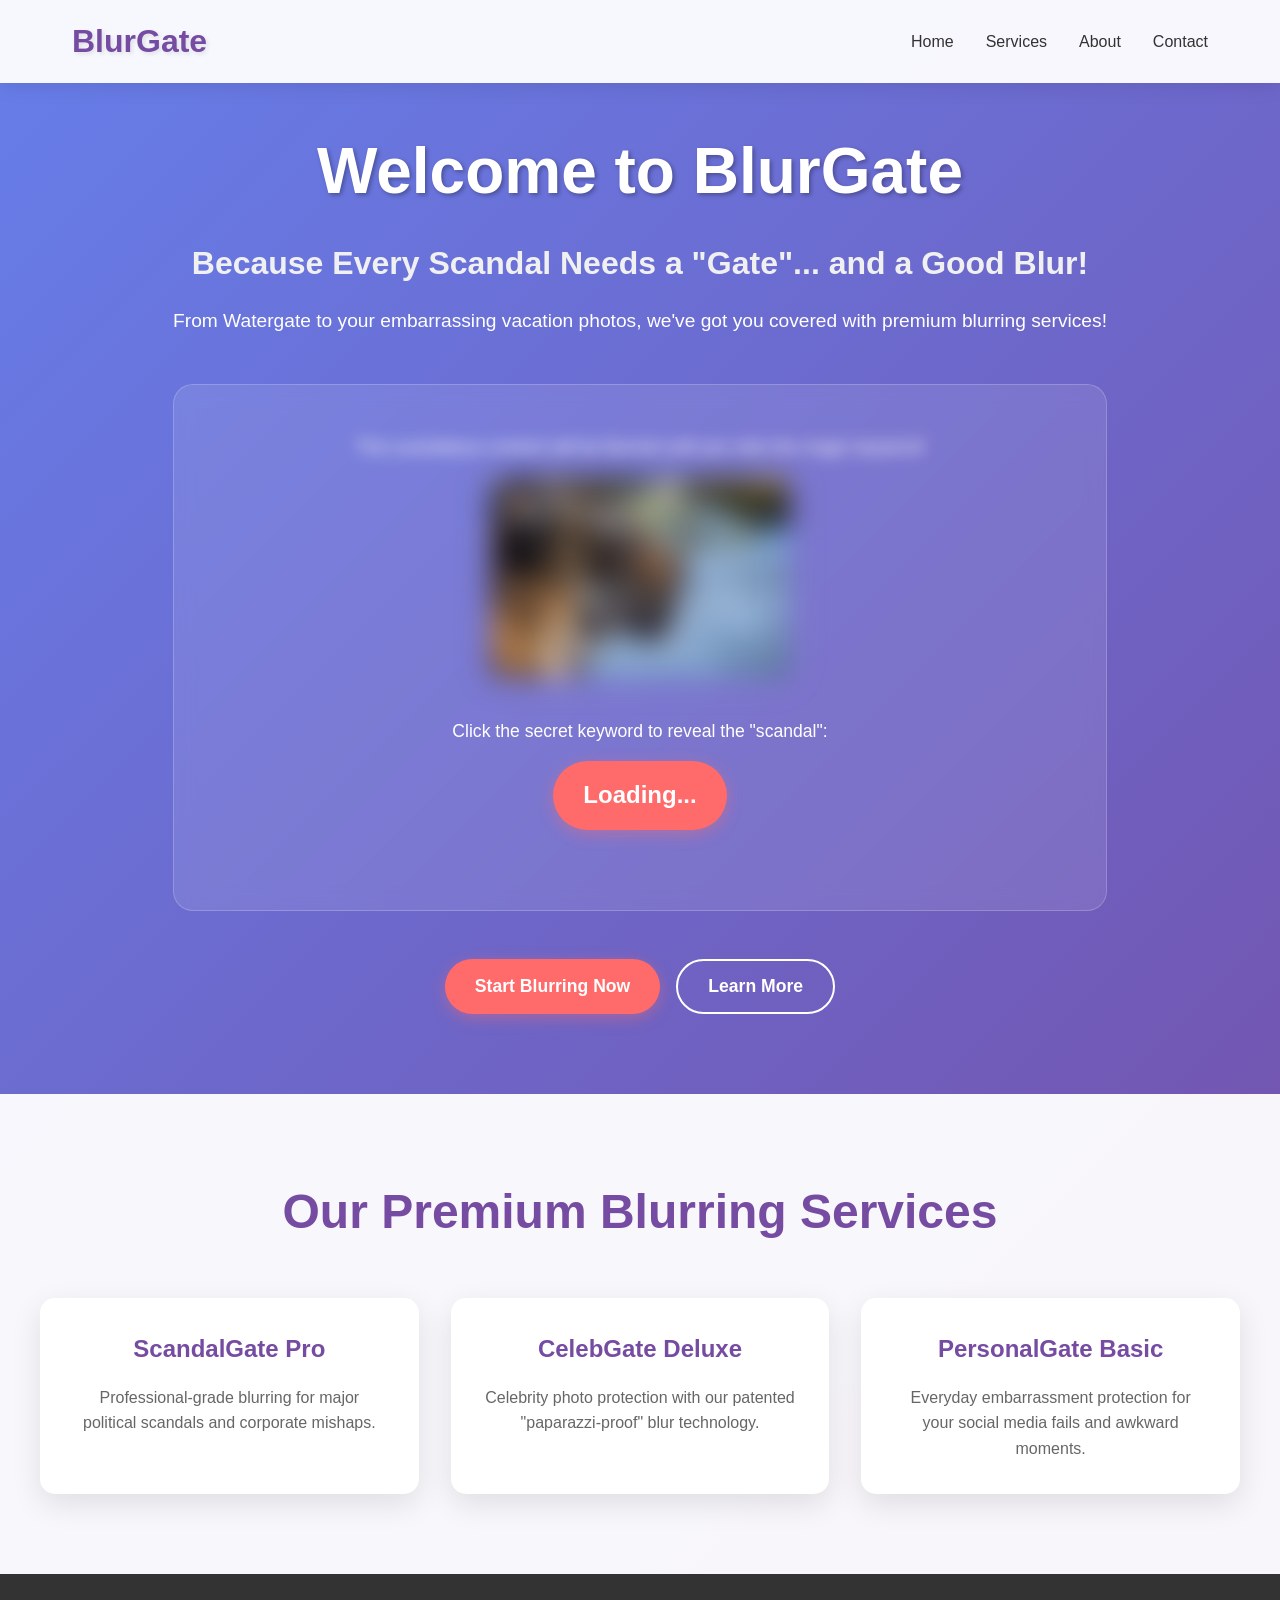
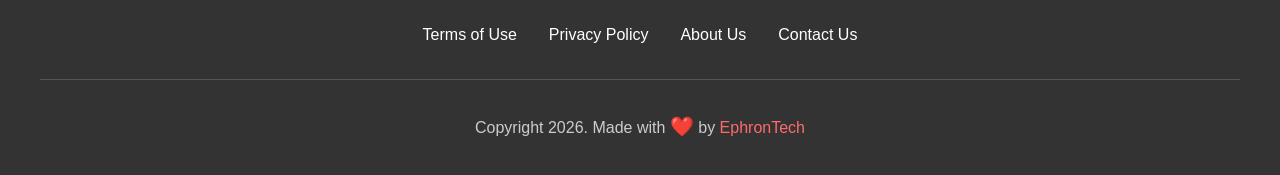
==== commit b70afaac: "Edit index.html (manual edit via Hub)" ====
--- a/index.html
+++ b/index.html
@@ -3,101 +3,8 @@
 <head>
   <meta charset="UTF-8">
   <meta name="viewport" content="width=device-width, initial-scale=1.0">
-  <title>BlurGate - The Ultimate Scandal Blurring Service</title>
+  <title>BlurGate - The Ultimate Scandal Blurring Service. Lol</title>
   <link rel="stylesheet" type="text/css" href="styles.css">
-  <style>
-    .countdown-container {
-      display: grid;
-      grid-template-columns: repeat(4, 1fr);
-      gap: 1.5rem;
-      max-width: 600px;
-      margin: 3rem auto;
-    }
-    
-    .countdown-box {
-      background: rgba(0, 0, 0, 0.4);
-      backdrop-filter: blur(10px);
-      border-radius: 15px;
-      padding: 2rem 1rem;
-      text-align: center;
-      border: 1px solid rgba(255, 255, 255, 0.2);
-      box-shadow: 0 8px 32px rgba(0, 0, 0, 0.3);
-    }
-    
-    .countdown-number {
-      font-size: 3.5rem;
-      font-weight: bold;
-      color: white;
-      text-shadow: 0 0 20px rgba(255, 255, 255, 0.5);
-      margin-bottom: 0.5rem;
-      display: block;
-    }
-    
-    .countdown-label {
-      font-size: 1rem;
-      color: rgba(255, 255, 255, 0.8);
-      text-transform: uppercase;
-      letter-spacing: 1px;
-      font-weight: 500;
-    }
-    
-    .launched-message {
-      font-size: 4rem;
-      font-weight: bold;
-      color: #ff6b6b;
-      text-shadow: 0 0 30px rgba(255, 107, 107, 0.8);
-      animation: pulse 2s infinite;
-    }
-    
-    @keyframes pulse {
-      0%, 100% { opacity: 1; }
-      50% { opacity: 0.7; }
-    }
-    
-    .notify-btn {
-      background: #ff6b6b;
-      color: white;
-      padding: 15px 40px;
-      border: none;
-      border-radius: 50px;
-      font-size: 1.2rem;
-      font-weight: bold;
-      cursor: pointer;
-      transition: all 0.3s ease;
-      box-shadow: 0 4px 15px rgba(255, 107, 107, 0.4);
-      margin-top: 2rem;
-    }
-    
-    .notify-btn:hover {
-      background: #ff5252;
-      transform: translateY(-2px);
-      box-shadow: 0 6px 20px rgba(255, 107, 107, 0.6);
-    }
-    
-    @media (max-width: 768px) {
-      .countdown-container {
-        grid-template-columns: repeat(2, 1fr);
-        gap: 1rem;
-        max-width: 400px;
-      }
-      
-      .countdown-box {
-        padding: 1.5rem 0.5rem;
-      }
-      
-      .countdown-number {
-        font-size: 2.5rem;
-      }
-      
-      .countdown-label {
-        font-size: 0.9rem;
-      }
-      
-      .launched-message {
-        font-size: 2.5rem;
-      }
-    }
-  </style>
 </head>
 
 <body>
@@ -117,31 +24,28 @@
     <!-- Hero Section -->
     <section id="home" class="hero">
       <div class="hero-content">
-        <h1>BlurGate Launches Soon</h1>
-        <p class="hero-subtitle">The ultimate scandal management platform</p>
+        <h1>Welcome to BlurGate</h1>
+        <h2>Because Every Scandal Needs a "Gate"... and a Good Blur!</h2>
+        <p class="hero-subtitle">From Watergate to your embarrassing vacation photos, we've got you covered with premium blurring services!</p>
         
-        <div id="countdown" class="countdown-container">
-          <div class="countdown-box">
-            <span id="days" class="countdown-number">00</span>
-            <div class="countdown-label">Days</div>
+        <div class="demo-section">
+          <div class="blurred">
+            <p>This scandalous content will be blurred until you click the magic keyword!</p>
+            <img src="images/image.jpg" class="blurred-image" alt="Mysterious scandal photo"/>
           </div>
-          <div class="countdown-box">
-            <span id="hours" class="countdown-number">00</span>
-            <div class="countdown-label">Hours</div>
-          </div>
-          <div class="countdown-box">
-            <span id="minutes" class="countdown-number">00</span>
-            <div class="countdown-label">Minutes</div>
-          </div>
-          <div class="countdown-box">
-            <span id="seconds" class="countdown-number">00</span>
-            <div class="countdown-label">Seconds</div>
+          
+          <div class="keyword-section">
+            <p>Click the secret keyword to reveal the "scandal":</p>
+            <div id="keyword" class="keyword-button">
+              Loading...
+            </div>
           </div>
         </div>
         
-        <div id="launched" class="launched-message" style="display: none;">LAUNCHED!</div>
-        
-        <button class="notify-btn">Notify Me</button>
+        <div class="cta-buttons">
+          <button class="btn-primary">Start Blurring Now</button>
+          <button class="btn-secondary">Learn More</button>
+        </div>
       </div>
     </section>
 
@@ -181,38 +85,6 @@
     </div>
   </footer>
 
-  <script>
-    // Countdown Timer to July 4th, 2026 at midnight EST
-    function updateCountdown() {
-      const targetDate = new Date('2026-07-04T00:00:00-05:00'); // EST timezone
-      const now = new Date();
-      const difference = targetDate - now;
-      
-      if (difference > 0) {
-        const days = Math.floor(difference / (1000 * 60 * 60 * 24));
-        const hours = Math.floor((difference % (1000 * 60 * 60 * 24)) / (1000 * 60 * 60));
-        const minutes = Math.floor((difference % (1000 * 60 * 60)) / (1000 * 60));
-        const seconds = Math.floor((difference % (1000 * 60)) / 1000);
-        
-        document.getElementById('days').textContent = String(days).padStart(2, '0');
-        document.getElementById('hours').textContent = String(hours).padStart(2, '0');
-        document.getElementById('minutes').textContent = String(minutes).padStart(2, '0');
-        document.getElementById('seconds').textContent = String(seconds).padStart(2, '0');
-      } else {
-        // Launch date reached
-        document.getElementById('countdown').style.display = 'none';
-        document.getElementById('launched').style.display = 'block';
-      }
-    }
-    
-    // Update countdown every second
-    updateCountdown();
-    setInterval(updateCountdown, 1000);
-    
-    // Notify Me button functionality
-    document.querySelector('.notify-btn').addEventListener('click', function() {
-      alert('Thanks for your interest! We\'ll notify you when BlurGate launches!');
-    });
-  </script>
+  <script src="script.js"></script>
 </body>
 </html>
